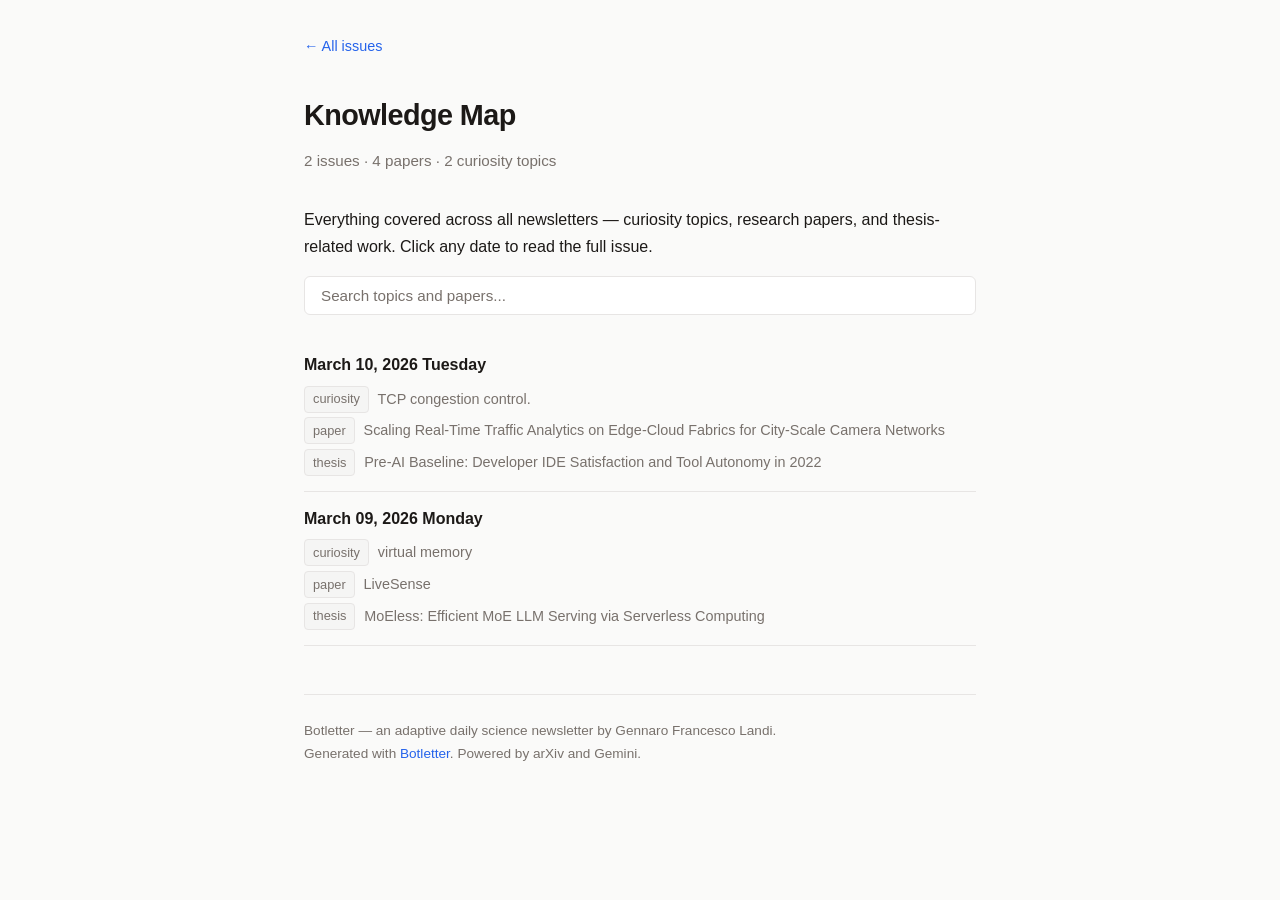
==== docs/knowledge-map.html @ 892b3fe8 "feat: add knowledge map page + search filter on index" ====
<!DOCTYPE html>
<html lang="en">
<head>
<meta charset="utf-8">
<meta name="viewport" content="width=device-width, initial-scale=1">
<title>Botletter — Knowledge Map</title>
<link rel="stylesheet" href="style.css">
</head>
<body>


<div class="nav"><a href="./">&larr; All issues</a></div>
<div class="header">
<h1>Knowledge Map</h1>
<p class="subtitle">2 issues · 4 papers · 2 curiosity topics</p>
</div>
<p>Everything covered across all newsletters — curiosity topics, research papers,
and thesis-related work. Click any date to read the full issue.</p>
<input type="text" id="search" class="search-box" placeholder="Search topics and papers...">
<div class="km-entry"><div class="km-date"><a href="issues/2026-03-10.html">March 10, 2026</a> <span class="weekday">Tuesday</span></div><ul class="km-items"><li><span class="km-tag">curiosity</span> TCP congestion control.</li><li><span class="km-tag">paper</span> Scaling Real-Time Traffic Analytics on Edge-Cloud Fabrics for City-Scale Camera Networks</li><li><span class="km-tag">thesis</span> Pre-AI Baseline: Developer IDE Satisfaction and Tool Autonomy in 2022</li></ul></div>
<div class="km-entry"><div class="km-date"><a href="issues/2026-03-09.html">March 09, 2026</a> <span class="weekday">Monday</span></div><ul class="km-items"><li><span class="km-tag">curiosity</span> virtual memory</li><li><span class="km-tag">paper</span> LiveSense</li><li><span class="km-tag">thesis</span> MoEless: Efficient MoE LLM Serving via Serverless Computing</li></ul></div>

<script>
document.getElementById('search').addEventListener('input', function() {
    var q = this.value.toLowerCase();
    document.querySelectorAll('.km-entry').forEach(function(el) {
        el.style.display = el.textContent.toLowerCase().includes(q) ? '' : 'none';
    });
});
</script>

<div class="footer">
    Botletter — an adaptive daily science newsletter by Gennaro Francesco Landi.<br>
    Generated with <a href="https://github.com/landigf/botletter">Botletter</a>.
    Powered by arXiv and Gemini.
</div>
</body>
</html>
---- docs/style.css ----
:root {
    --bg: #fafaf9;
    --fg: #1c1917;
    --muted: #78716c;
    --accent: #2563eb;
    --border: #e7e5e4;
    --card-bg: #ffffff;
    --section-bg: #f5f5f4;
}
@media (prefers-color-scheme: dark) {
    :root {
        --bg: #0c0a09;
        --fg: #e7e5e4;
        --muted: #a8a29e;
        --accent: #60a5fa;
        --border: #292524;
        --card-bg: #1c1917;
        --section-bg: #1c1917;
    }
}
* { margin: 0; padding: 0; box-sizing: border-box; }
body {
    font-family: -apple-system, BlinkMacSystemFont, 'Segoe UI', Roboto, sans-serif;
    background: var(--bg);
    color: var(--fg);
    line-height: 1.7;
    max-width: 720px;
    margin: 0 auto;
    padding: 2rem 1.5rem;
}
a { color: var(--accent); text-decoration: none; }
a:hover { text-decoration: underline; }
h1 { font-size: 1.8rem; margin-bottom: 0.5rem; letter-spacing: -0.02em; }
h2 { font-size: 1.3rem; margin: 2rem 0 0.8rem; letter-spacing: -0.01em; }
h3 { font-size: 1.1rem; margin: 1.5rem 0 0.5rem; }
p { margin-bottom: 1rem; }
hr { border: none; border-top: 1px solid var(--border); margin: 2rem 0; }
blockquote {
    border-left: 3px solid var(--accent);
    padding: 0.5rem 1rem;
    margin: 1rem 0;
    color: var(--muted);
    font-style: italic;
}
code {
    background: var(--section-bg);
    padding: 0.15rem 0.4rem;
    border-radius: 3px;
    font-size: 0.9em;
}
strong { font-weight: 600; }
.header { margin-bottom: 2rem; }
.header .subtitle {
    color: var(--muted);
    font-size: 0.95rem;
    margin-top: 0.25rem;
}
.nav { margin-bottom: 2rem; }
.nav a { margin-right: 1.5rem; font-size: 0.9rem; }
.issue-list { list-style: none; }
.issue-list li {
    padding: 1rem 0;
    border-bottom: 1px solid var(--border);
}
.issue-list li:last-child { border-bottom: none; }
.issue-list .date {
    font-weight: 600;
    font-size: 1.05rem;
}
.issue-list .weekday {
    color: var(--muted);
    font-size: 0.85rem;
    margin-left: 0.5rem;
}
.subscribe-box {
    background: var(--section-bg);
    border: 1px solid var(--border);
    border-radius: 8px;
    padding: 1.2rem 1.5rem;
    margin: 2rem 0;
}
.subscribe-box p { margin-bottom: 0.5rem; }
.subscribe-box a { font-weight: 500; }
.footer {
    margin-top: 3rem;
    padding-top: 1.5rem;
    border-top: 1px solid var(--border);
    color: var(--muted);
    font-size: 0.85rem;
}
.search-box {
    width: 100%;
    padding: 0.6rem 1rem;
    border: 1px solid var(--border);
    border-radius: 6px;
    background: var(--card-bg);
    color: var(--fg);
    font-size: 0.95rem;
    margin-bottom: 1.5rem;
    outline: none;
}
.search-box:focus { border-color: var(--accent); }
.search-box::placeholder { color: var(--muted); }
.issue-topics {
    color: var(--muted);
    font-size: 0.85rem;
    margin-top: 0.2rem;
    line-height: 1.4;
}
.km-entry {
    padding: 0.8rem 0;
    border-bottom: 1px solid var(--border);
}
.km-entry:last-child { border-bottom: none; }
.km-date { font-weight: 600; margin-bottom: 0.3rem; }
.km-date a { color: var(--fg); }
.km-items { list-style: none; color: var(--muted); font-size: 0.9rem; }
.km-items li { padding: 0.15rem 0; }
.km-tag {
    display: inline-block;
    background: var(--section-bg);
    border: 1px solid var(--border);
    border-radius: 4px;
    padding: 0.1rem 0.5rem;
    font-size: 0.8rem;
    color: var(--muted);
    margin-right: 0.3rem;
}
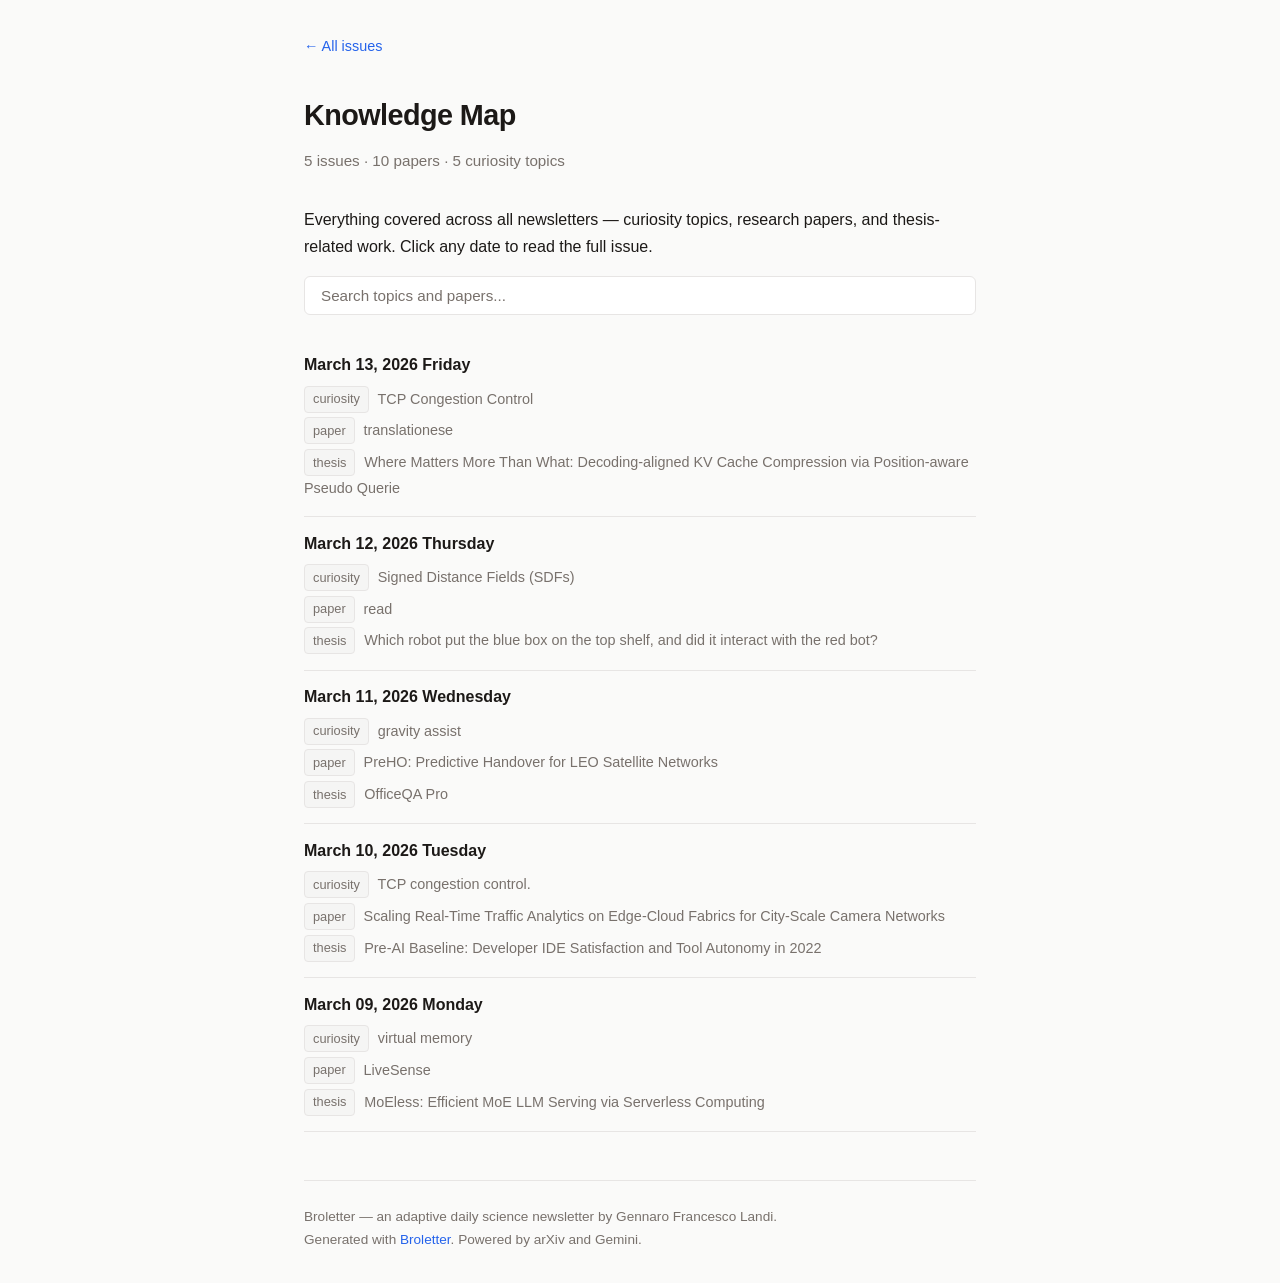
==== commit 8e8e90ff: "site: update newsletter archive" ====
--- a/docs/knowledge-map.html
+++ b/docs/knowledge-map.html
@@ -3,7 +3,7 @@
 <head>
 <meta charset="utf-8">
 <meta name="viewport" content="width=device-width, initial-scale=1">
-<title>Botletter — Knowledge Map</title>
+<title>Broletter — Knowledge Map</title>
 <link rel="stylesheet" href="style.css">
 </head>
 <body>
@@ -12,11 +12,14 @@
 <div class="nav"><a href="./">&larr; All issues</a></div>
 <div class="header">
 <h1>Knowledge Map</h1>
-<p class="subtitle">2 issues · 4 papers · 2 curiosity topics</p>
+<p class="subtitle">5 issues · 10 papers · 5 curiosity topics</p>
 </div>
 <p>Everything covered across all newsletters — curiosity topics, research papers,
 and thesis-related work. Click any date to read the full issue.</p>
 <input type="text" id="search" class="search-box" placeholder="Search topics and papers...">
+<div class="km-entry"><div class="km-date"><a href="issues/2026-03-13.html">March 13, 2026</a> <span class="weekday">Friday</span></div><ul class="km-items"><li><span class="km-tag">curiosity</span> TCP Congestion Control</li><li><span class="km-tag">paper</span> translationese</li><li><span class="km-tag">thesis</span> Where Matters More Than What: Decoding-aligned KV Cache Compression via Position-aware Pseudo Querie</li></ul></div>
+<div class="km-entry"><div class="km-date"><a href="issues/2026-03-12.html">March 12, 2026</a> <span class="weekday">Thursday</span></div><ul class="km-items"><li><span class="km-tag">curiosity</span> Signed Distance Fields (SDFs)</li><li><span class="km-tag">paper</span> read</li><li><span class="km-tag">thesis</span> Which robot put the blue box on the top shelf, and did it interact with the red bot?</li></ul></div>
+<div class="km-entry"><div class="km-date"><a href="issues/2026-03-11.html">March 11, 2026</a> <span class="weekday">Wednesday</span></div><ul class="km-items"><li><span class="km-tag">curiosity</span> gravity assist</li><li><span class="km-tag">paper</span> PreHO: Predictive Handover for LEO Satellite Networks</li><li><span class="km-tag">thesis</span> OfficeQA Pro</li></ul></div>
 <div class="km-entry"><div class="km-date"><a href="issues/2026-03-10.html">March 10, 2026</a> <span class="weekday">Tuesday</span></div><ul class="km-items"><li><span class="km-tag">curiosity</span> TCP congestion control.</li><li><span class="km-tag">paper</span> Scaling Real-Time Traffic Analytics on Edge-Cloud Fabrics for City-Scale Camera Networks</li><li><span class="km-tag">thesis</span> Pre-AI Baseline: Developer IDE Satisfaction and Tool Autonomy in 2022</li></ul></div>
 <div class="km-entry"><div class="km-date"><a href="issues/2026-03-09.html">March 09, 2026</a> <span class="weekday">Monday</span></div><ul class="km-items"><li><span class="km-tag">curiosity</span> virtual memory</li><li><span class="km-tag">paper</span> LiveSense</li><li><span class="km-tag">thesis</span> MoEless: Efficient MoE LLM Serving via Serverless Computing</li></ul></div>
 
@@ -30,8 +33,8 @@
 </script>
 
 <div class="footer">
-    Botletter — an adaptive daily science newsletter by Gennaro Francesco Landi.<br>
-    Generated with <a href="https://github.com/landigf/botletter">Botletter</a>.
+    Broletter — an adaptive daily science newsletter by Gennaro Francesco Landi.<br>
+    Generated with <a href="https://github.com/landigf/Broletter">Broletter</a>.
     Powered by arXiv and Gemini.
 </div>
 </body>
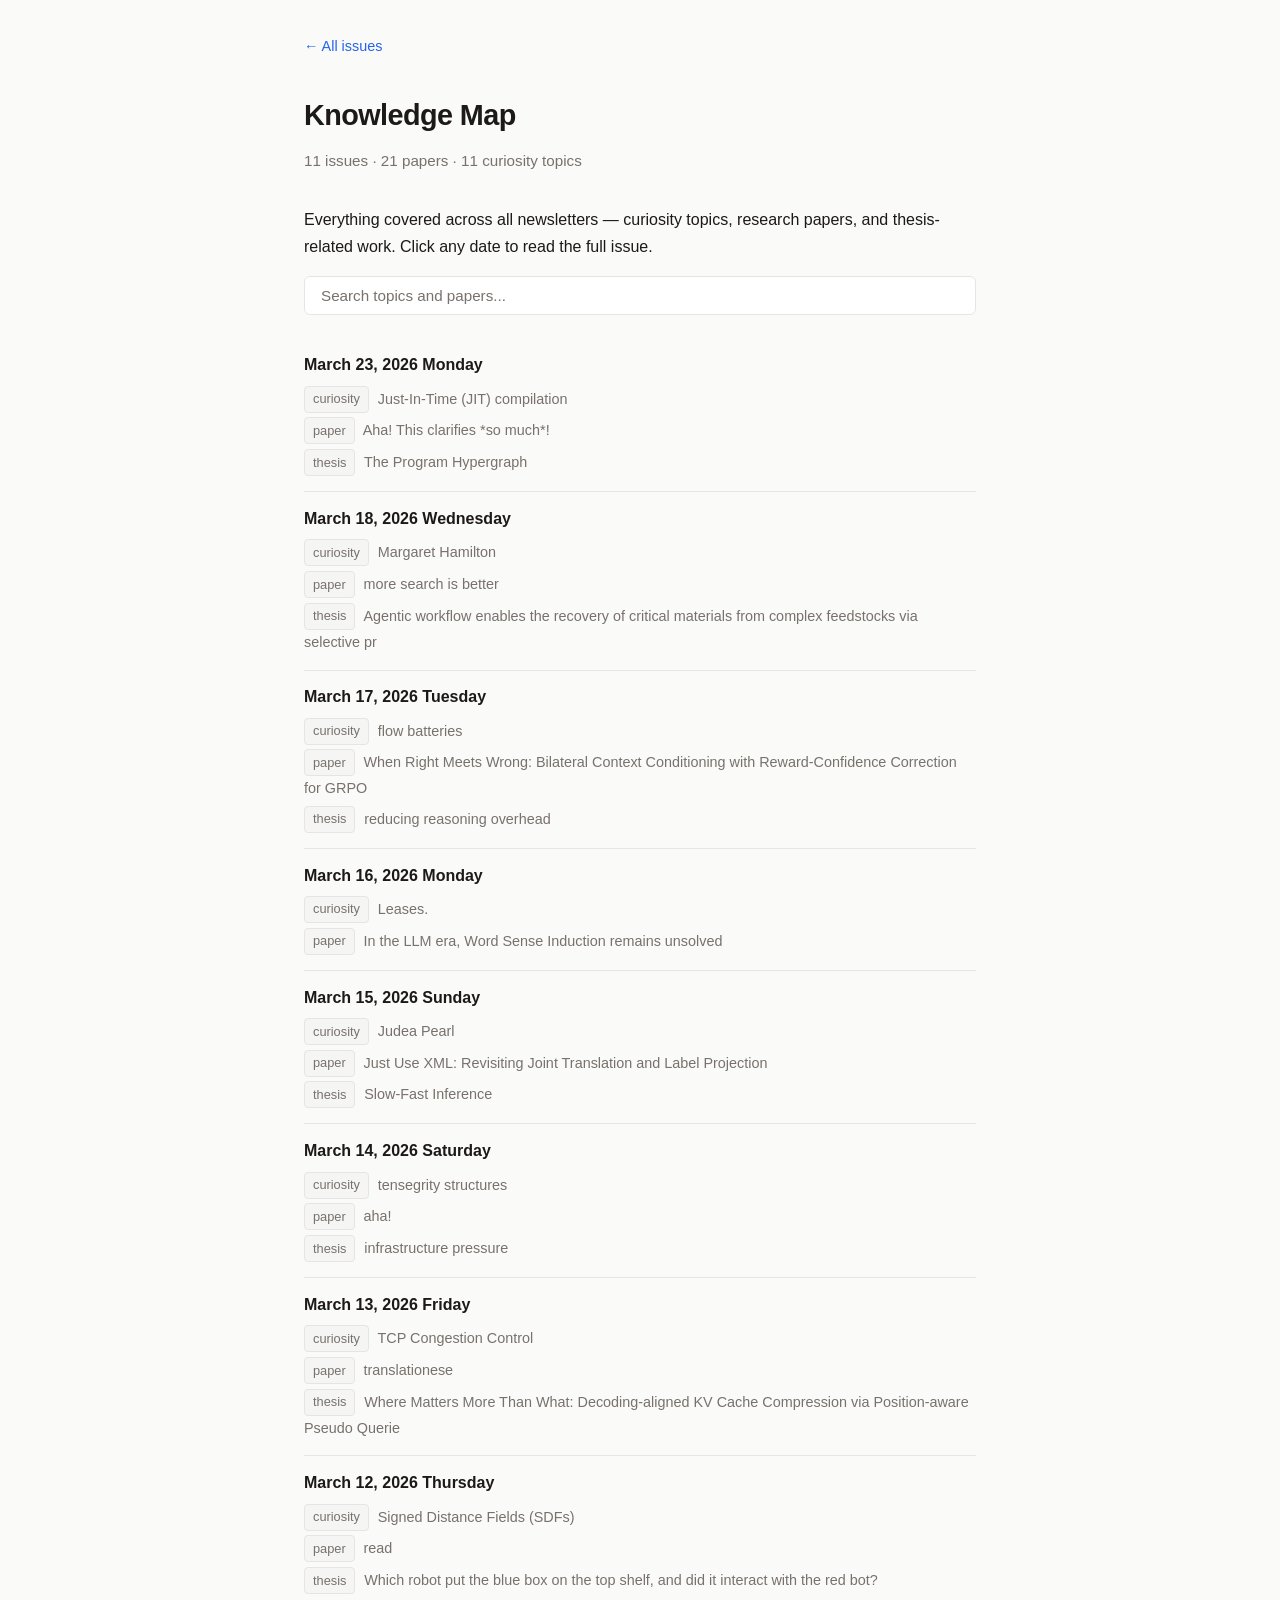
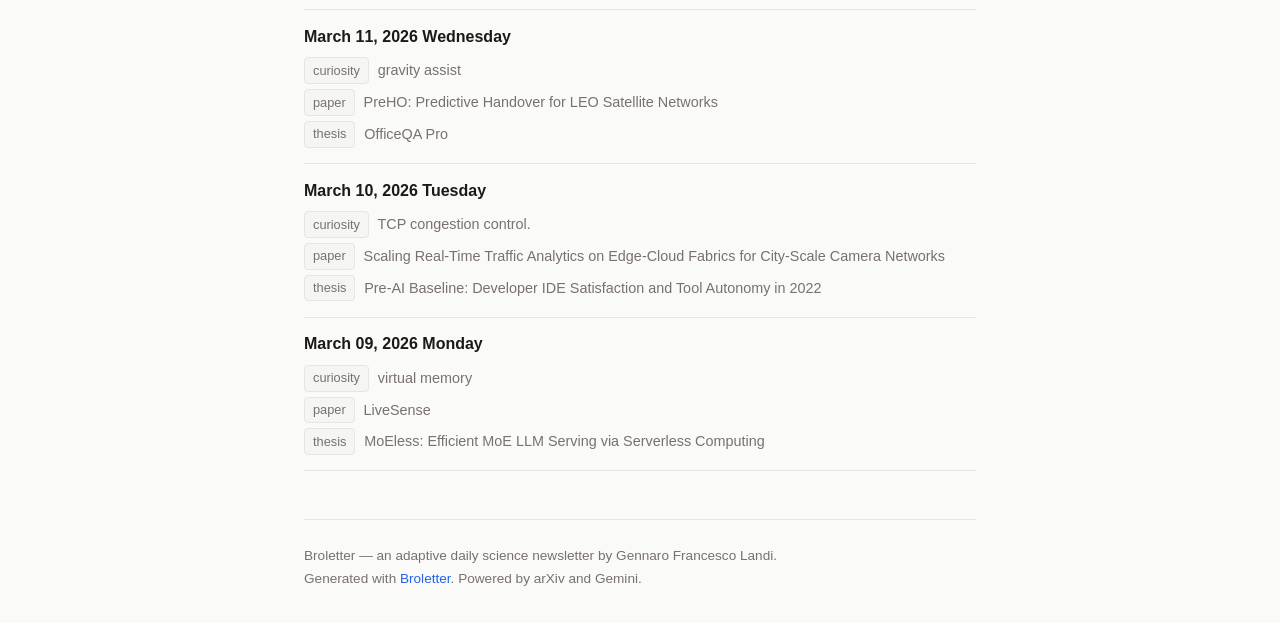
==== commit 4377e02a: "site: update newsletter archive" ====
--- a/docs/knowledge-map.html
+++ b/docs/knowledge-map.html
@@ -12,11 +12,17 @@
 <div class="nav"><a href="./">&larr; All issues</a></div>
 <div class="header">
 <h1>Knowledge Map</h1>
-<p class="subtitle">5 issues · 10 papers · 5 curiosity topics</p>
+<p class="subtitle">11 issues · 21 papers · 11 curiosity topics</p>
 </div>
 <p>Everything covered across all newsletters — curiosity topics, research papers,
 and thesis-related work. Click any date to read the full issue.</p>
 <input type="text" id="search" class="search-box" placeholder="Search topics and papers...">
+<div class="km-entry"><div class="km-date"><a href="issues/2026-03-23.html">March 23, 2026</a> <span class="weekday">Monday</span></div><ul class="km-items"><li><span class="km-tag">curiosity</span> Just-In-Time (JIT) compilation</li><li><span class="km-tag">paper</span> Aha! This clarifies *so much*!</li><li><span class="km-tag">thesis</span> The Program Hypergraph</li></ul></div>
+<div class="km-entry"><div class="km-date"><a href="issues/2026-03-18.html">March 18, 2026</a> <span class="weekday">Wednesday</span></div><ul class="km-items"><li><span class="km-tag">curiosity</span> Margaret Hamilton</li><li><span class="km-tag">paper</span> more search is better</li><li><span class="km-tag">thesis</span> Agentic workflow enables the recovery of critical materials from complex feedstocks via selective pr</li></ul></div>
+<div class="km-entry"><div class="km-date"><a href="issues/2026-03-17.html">March 17, 2026</a> <span class="weekday">Tuesday</span></div><ul class="km-items"><li><span class="km-tag">curiosity</span> flow batteries</li><li><span class="km-tag">paper</span> When Right Meets Wrong: Bilateral Context Conditioning with Reward-Confidence Correction for GRPO</li><li><span class="km-tag">thesis</span> reducing reasoning overhead</li></ul></div>
+<div class="km-entry"><div class="km-date"><a href="issues/2026-03-16.html">March 16, 2026</a> <span class="weekday">Monday</span></div><ul class="km-items"><li><span class="km-tag">curiosity</span> Leases.</li><li><span class="km-tag">paper</span> In the LLM era, Word Sense Induction remains unsolved</li></ul></div>
+<div class="km-entry"><div class="km-date"><a href="issues/2026-03-15.html">March 15, 2026</a> <span class="weekday">Sunday</span></div><ul class="km-items"><li><span class="km-tag">curiosity</span> Judea Pearl</li><li><span class="km-tag">paper</span> Just Use XML: Revisiting Joint Translation and Label Projection</li><li><span class="km-tag">thesis</span> Slow-Fast Inference</li></ul></div>
+<div class="km-entry"><div class="km-date"><a href="issues/2026-03-14.html">March 14, 2026</a> <span class="weekday">Saturday</span></div><ul class="km-items"><li><span class="km-tag">curiosity</span> tensegrity structures</li><li><span class="km-tag">paper</span> aha!</li><li><span class="km-tag">thesis</span> infrastructure pressure</li></ul></div>
 <div class="km-entry"><div class="km-date"><a href="issues/2026-03-13.html">March 13, 2026</a> <span class="weekday">Friday</span></div><ul class="km-items"><li><span class="km-tag">curiosity</span> TCP Congestion Control</li><li><span class="km-tag">paper</span> translationese</li><li><span class="km-tag">thesis</span> Where Matters More Than What: Decoding-aligned KV Cache Compression via Position-aware Pseudo Querie</li></ul></div>
 <div class="km-entry"><div class="km-date"><a href="issues/2026-03-12.html">March 12, 2026</a> <span class="weekday">Thursday</span></div><ul class="km-items"><li><span class="km-tag">curiosity</span> Signed Distance Fields (SDFs)</li><li><span class="km-tag">paper</span> read</li><li><span class="km-tag">thesis</span> Which robot put the blue box on the top shelf, and did it interact with the red bot?</li></ul></div>
 <div class="km-entry"><div class="km-date"><a href="issues/2026-03-11.html">March 11, 2026</a> <span class="weekday">Wednesday</span></div><ul class="km-items"><li><span class="km-tag">curiosity</span> gravity assist</li><li><span class="km-tag">paper</span> PreHO: Predictive Handover for LEO Satellite Networks</li><li><span class="km-tag">thesis</span> OfficeQA Pro</li></ul></div>
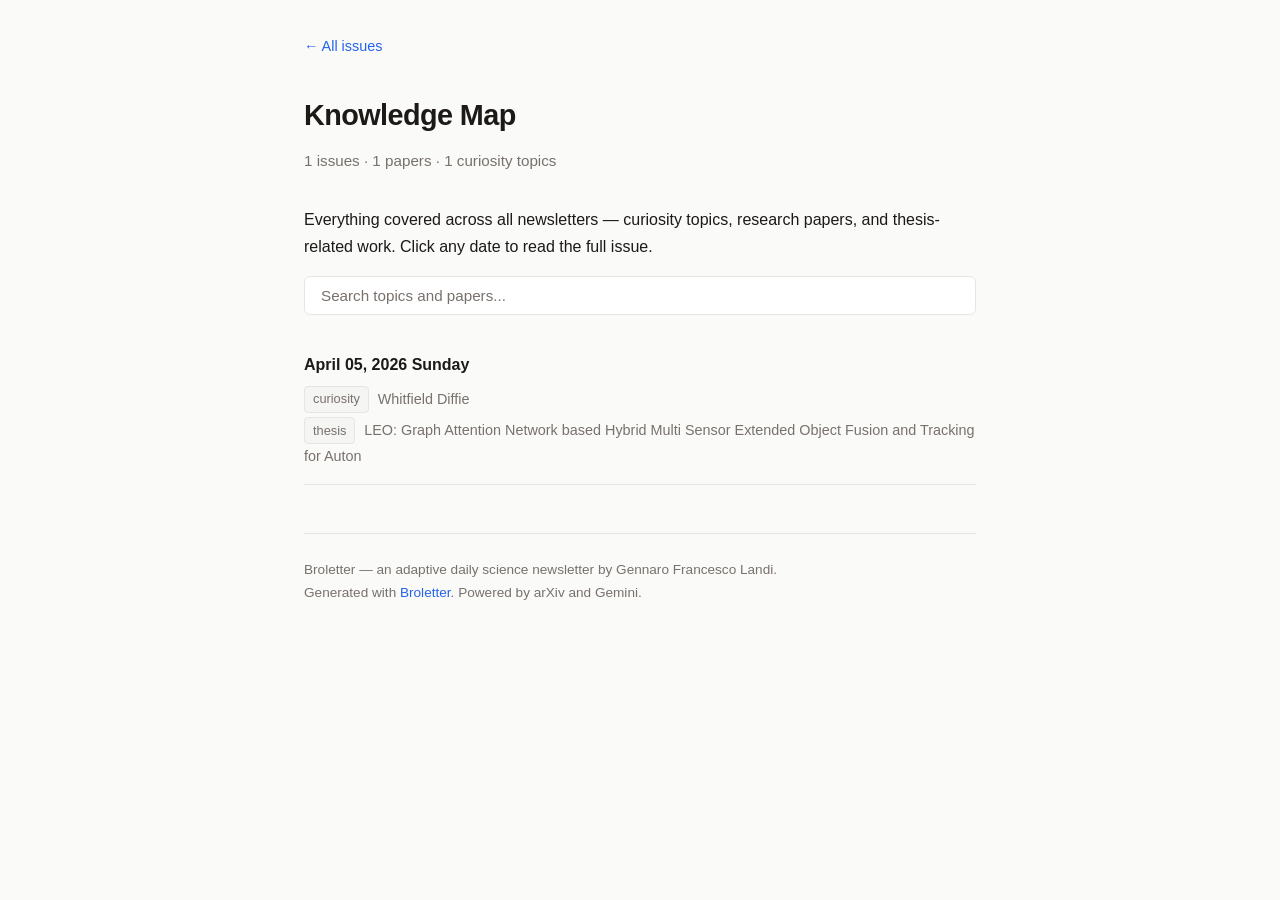
==== commit d4bf9248: "site: update newsletter archive" ====
--- a/docs/knowledge-map.html
+++ b/docs/knowledge-map.html
@@ -12,22 +12,12 @@
 <div class="nav"><a href="./">&larr; All issues</a></div>
 <div class="header">
 <h1>Knowledge Map</h1>
-<p class="subtitle">11 issues · 21 papers · 11 curiosity topics</p>
+<p class="subtitle">1 issues · 1 papers · 1 curiosity topics</p>
 </div>
 <p>Everything covered across all newsletters — curiosity topics, research papers,
 and thesis-related work. Click any date to read the full issue.</p>
 <input type="text" id="search" class="search-box" placeholder="Search topics and papers...">
-<div class="km-entry"><div class="km-date"><a href="issues/2026-03-23.html">March 23, 2026</a> <span class="weekday">Monday</span></div><ul class="km-items"><li><span class="km-tag">curiosity</span> Just-In-Time (JIT) compilation</li><li><span class="km-tag">paper</span> Aha! This clarifies *so much*!</li><li><span class="km-tag">thesis</span> The Program Hypergraph</li></ul></div>
-<div class="km-entry"><div class="km-date"><a href="issues/2026-03-18.html">March 18, 2026</a> <span class="weekday">Wednesday</span></div><ul class="km-items"><li><span class="km-tag">curiosity</span> Margaret Hamilton</li><li><span class="km-tag">paper</span> more search is better</li><li><span class="km-tag">thesis</span> Agentic workflow enables the recovery of critical materials from complex feedstocks via selective pr</li></ul></div>
-<div class="km-entry"><div class="km-date"><a href="issues/2026-03-17.html">March 17, 2026</a> <span class="weekday">Tuesday</span></div><ul class="km-items"><li><span class="km-tag">curiosity</span> flow batteries</li><li><span class="km-tag">paper</span> When Right Meets Wrong: Bilateral Context Conditioning with Reward-Confidence Correction for GRPO</li><li><span class="km-tag">thesis</span> reducing reasoning overhead</li></ul></div>
-<div class="km-entry"><div class="km-date"><a href="issues/2026-03-16.html">March 16, 2026</a> <span class="weekday">Monday</span></div><ul class="km-items"><li><span class="km-tag">curiosity</span> Leases.</li><li><span class="km-tag">paper</span> In the LLM era, Word Sense Induction remains unsolved</li></ul></div>
-<div class="km-entry"><div class="km-date"><a href="issues/2026-03-15.html">March 15, 2026</a> <span class="weekday">Sunday</span></div><ul class="km-items"><li><span class="km-tag">curiosity</span> Judea Pearl</li><li><span class="km-tag">paper</span> Just Use XML: Revisiting Joint Translation and Label Projection</li><li><span class="km-tag">thesis</span> Slow-Fast Inference</li></ul></div>
-<div class="km-entry"><div class="km-date"><a href="issues/2026-03-14.html">March 14, 2026</a> <span class="weekday">Saturday</span></div><ul class="km-items"><li><span class="km-tag">curiosity</span> tensegrity structures</li><li><span class="km-tag">paper</span> aha!</li><li><span class="km-tag">thesis</span> infrastructure pressure</li></ul></div>
-<div class="km-entry"><div class="km-date"><a href="issues/2026-03-13.html">March 13, 2026</a> <span class="weekday">Friday</span></div><ul class="km-items"><li><span class="km-tag">curiosity</span> TCP Congestion Control</li><li><span class="km-tag">paper</span> translationese</li><li><span class="km-tag">thesis</span> Where Matters More Than What: Decoding-aligned KV Cache Compression via Position-aware Pseudo Querie</li></ul></div>
-<div class="km-entry"><div class="km-date"><a href="issues/2026-03-12.html">March 12, 2026</a> <span class="weekday">Thursday</span></div><ul class="km-items"><li><span class="km-tag">curiosity</span> Signed Distance Fields (SDFs)</li><li><span class="km-tag">paper</span> read</li><li><span class="km-tag">thesis</span> Which robot put the blue box on the top shelf, and did it interact with the red bot?</li></ul></div>
-<div class="km-entry"><div class="km-date"><a href="issues/2026-03-11.html">March 11, 2026</a> <span class="weekday">Wednesday</span></div><ul class="km-items"><li><span class="km-tag">curiosity</span> gravity assist</li><li><span class="km-tag">paper</span> PreHO: Predictive Handover for LEO Satellite Networks</li><li><span class="km-tag">thesis</span> OfficeQA Pro</li></ul></div>
-<div class="km-entry"><div class="km-date"><a href="issues/2026-03-10.html">March 10, 2026</a> <span class="weekday">Tuesday</span></div><ul class="km-items"><li><span class="km-tag">curiosity</span> TCP congestion control.</li><li><span class="km-tag">paper</span> Scaling Real-Time Traffic Analytics on Edge-Cloud Fabrics for City-Scale Camera Networks</li><li><span class="km-tag">thesis</span> Pre-AI Baseline: Developer IDE Satisfaction and Tool Autonomy in 2022</li></ul></div>
-<div class="km-entry"><div class="km-date"><a href="issues/2026-03-09.html">March 09, 2026</a> <span class="weekday">Monday</span></div><ul class="km-items"><li><span class="km-tag">curiosity</span> virtual memory</li><li><span class="km-tag">paper</span> LiveSense</li><li><span class="km-tag">thesis</span> MoEless: Efficient MoE LLM Serving via Serverless Computing</li></ul></div>
+<div class="km-entry"><div class="km-date"><a href="issues/2026-04-05.html">April 05, 2026</a> <span class="weekday">Sunday</span></div><ul class="km-items"><li><span class="km-tag">curiosity</span> Whitfield Diffie</li><li><span class="km-tag">thesis</span> LEO: Graph Attention Network based Hybrid Multi Sensor Extended Object Fusion and Tracking for Auton</li></ul></div>
 
 <script>
 document.getElementById('search').addEventListener('input', function() {
